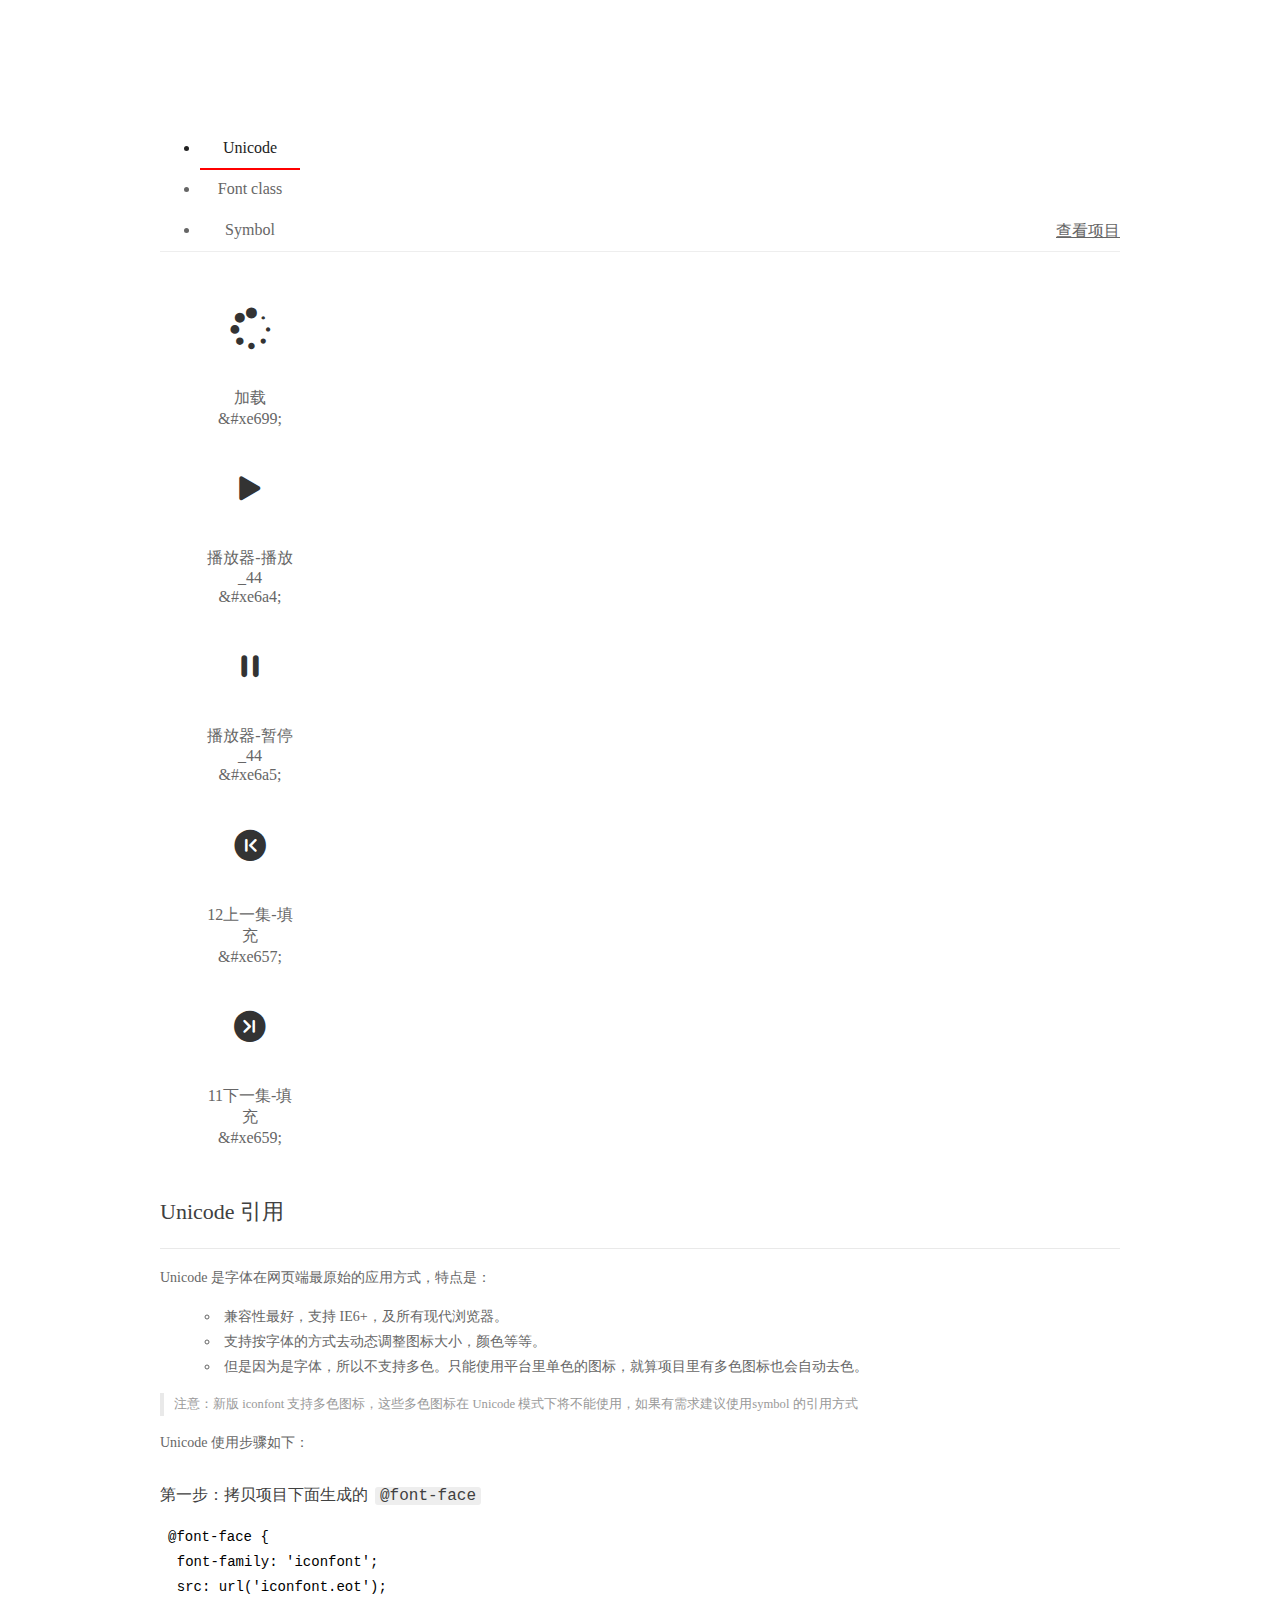
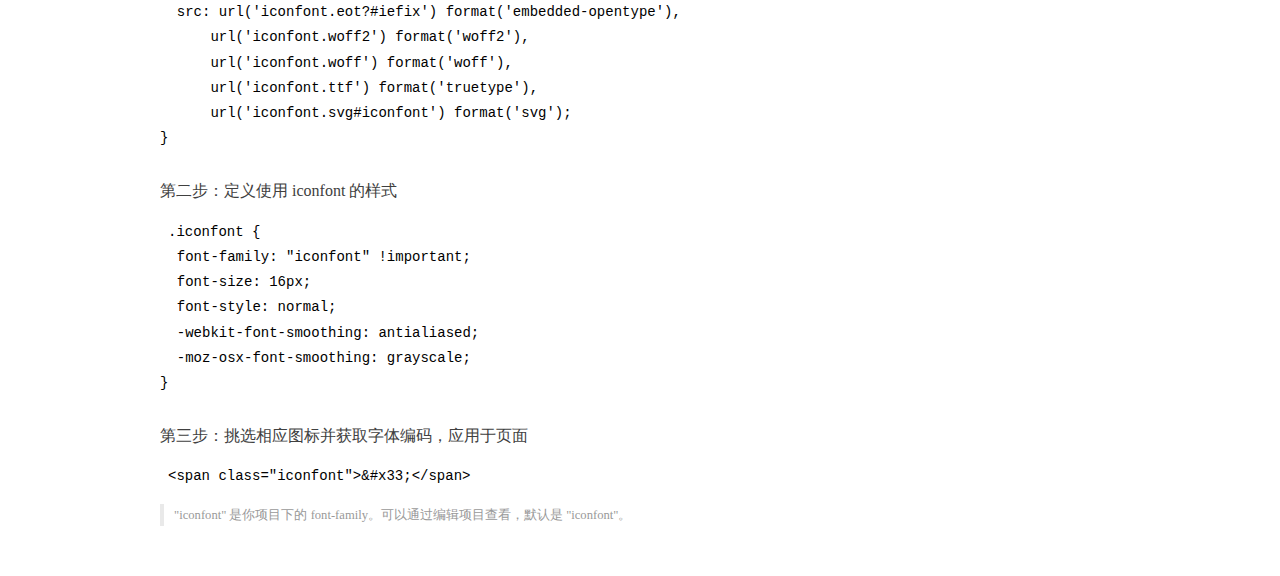
==== font/demo_index.html @ c58fde31 "player" ====
<!DOCTYPE html>
<html>
<head>
  <meta charset="utf-8"/>
  <title>IconFont Demo</title>
  <link rel="shortcut icon" href="https://img.alicdn.com/tps/i4/TB1_oz6GVXXXXaFXpXXJDFnIXXX-64-64.ico" type="image/x-icon"/>
  <link rel="stylesheet" href="https://g.alicdn.com/thx/cube/1.3.2/cube.min.css">
  <link rel="stylesheet" href="demo.css">
  <link rel="stylesheet" href="iconfont.css">
  <script src="iconfont.js"></script>
  <!-- jQuery -->
  <script src="https://a1.alicdn.com/oss/uploads/2018/12/26/7bfddb60-08e8-11e9-9b04-53e73bb6408b.js"></script>
  <!-- 代码高亮 -->
  <script src="https://a1.alicdn.com/oss/uploads/2018/12/26/a3f714d0-08e6-11e9-8a15-ebf944d7534c.js"></script>
</head>
<body>
  <div class="main">
    <h1 class="logo"><a href="https://www.iconfont.cn/" title="iconfont 首页" target="_blank">&#xe86b;</a></h1>
    <div class="nav-tabs">
      <ul id="tabs" class="dib-box">
        <li class="dib active"><span>Unicode</span></li>
        <li class="dib"><span>Font class</span></li>
        <li class="dib"><span>Symbol</span></li>
      </ul>
      
      <a href="https://www.iconfont.cn/manage/index?manage_type=myprojects&projectId=1988587" target="_blank" class="nav-more">查看项目</a>
      
    </div>
    <div class="tab-container">
      <div class="content unicode" style="display: block;">
          <ul class="icon_lists dib-box">
          
            <li class="dib">
              <span class="icon iconfont">&#xe699;</span>
                <div class="name">加载</div>
                <div class="code-name">&amp;#xe699;</div>
              </li>
          
            <li class="dib">
              <span class="icon iconfont">&#xe6a4;</span>
                <div class="name">播放器-播放_44</div>
                <div class="code-name">&amp;#xe6a4;</div>
              </li>
          
            <li class="dib">
              <span class="icon iconfont">&#xe6a5;</span>
                <div class="name">播放器-暂停_44</div>
                <div class="code-name">&amp;#xe6a5;</div>
              </li>
          
            <li class="dib">
              <span class="icon iconfont">&#xe657;</span>
                <div class="name">12上一集-填充</div>
                <div class="code-name">&amp;#xe657;</div>
              </li>
          
            <li class="dib">
              <span class="icon iconfont">&#xe659;</span>
                <div class="name">11下一集-填充</div>
                <div class="code-name">&amp;#xe659;</div>
              </li>
          
          </ul>
          <div class="article markdown">
          <h2 id="unicode-">Unicode 引用</h2>
          <hr>

          <p>Unicode 是字体在网页端最原始的应用方式，特点是：</p>
          <ul>
            <li>兼容性最好，支持 IE6+，及所有现代浏览器。</li>
            <li>支持按字体的方式去动态调整图标大小，颜色等等。</li>
            <li>但是因为是字体，所以不支持多色。只能使用平台里单色的图标，就算项目里有多色图标也会自动去色。</li>
          </ul>
          <blockquote>
            <p>注意：新版 iconfont 支持多色图标，这些多色图标在 Unicode 模式下将不能使用，如果有需求建议使用symbol 的引用方式</p>
          </blockquote>
          <p>Unicode 使用步骤如下：</p>
          <h3 id="-font-face">第一步：拷贝项目下面生成的 <code>@font-face</code></h3>
<pre><code class="language-css"
>@font-face {
  font-family: 'iconfont';
  src: url('iconfont.eot');
  src: url('iconfont.eot?#iefix') format('embedded-opentype'),
      url('iconfont.woff2') format('woff2'),
      url('iconfont.woff') format('woff'),
      url('iconfont.ttf') format('truetype'),
      url('iconfont.svg#iconfont') format('svg');
}
</code></pre>
          <h3 id="-iconfont-">第二步：定义使用 iconfont 的样式</h3>
<pre><code class="language-css"
>.iconfont {
  font-family: "iconfont" !important;
  font-size: 16px;
  font-style: normal;
  -webkit-font-smoothing: antialiased;
  -moz-osx-font-smoothing: grayscale;
}
</code></pre>
          <h3 id="-">第三步：挑选相应图标并获取字体编码，应用于页面</h3>
<pre>
<code class="language-html"
>&lt;span class="iconfont"&gt;&amp;#x33;&lt;/span&gt;
</code></pre>
          <blockquote>
            <p>"iconfont" 是你项目下的 font-family。可以通过编辑项目查看，默认是 "iconfont"。</p>
          </blockquote>
          </div>
      </div>
      <div class="content font-class">
        <ul class="icon_lists dib-box">
          
          <li class="dib">
            <span class="icon iconfont icon-loading"></span>
            <div class="name">
              加载
            </div>
            <div class="code-name">.icon-loading
            </div>
          </li>
          
          <li class="dib">
            <span class="icon iconfont icon-play"></span>
            <div class="name">
              播放器-播放_44
            </div>
            <div class="code-name">.icon-play
            </div>
          </li>
          
          <li class="dib">
            <span class="icon iconfont icon-stop"></span>
            <div class="name">
              播放器-暂停_44
            </div>
            <div class="code-name">.icon-stop
            </div>
          </li>
          
          <li class="dib">
            <span class="icon iconfont icon-prev"></span>
            <div class="name">
              12上一集-填充
            </div>
            <div class="code-name">.icon-prev
            </div>
          </li>
          
          <li class="dib">
            <span class="icon iconfont icon-next"></span>
            <div class="name">
              11下一集-填充
            </div>
            <div class="code-name">.icon-next
            </div>
          </li>
          
        </ul>
        <div class="article markdown">
        <h2 id="font-class-">font-class 引用</h2>
        <hr>

        <p>font-class 是 Unicode 使用方式的一种变种，主要是解决 Unicode 书写不直观，语意不明确的问题。</p>
        <p>与 Unicode 使用方式相比，具有如下特点：</p>
        <ul>
          <li>兼容性良好，支持 IE8+，及所有现代浏览器。</li>
          <li>相比于 Unicode 语意明确，书写更直观。可以很容易分辨这个 icon 是什么。</li>
          <li>因为使用 class 来定义图标，所以当要替换图标时，只需要修改 class 里面的 Unicode 引用。</li>
          <li>不过因为本质上还是使用的字体，所以多色图标还是不支持的。</li>
        </ul>
        <p>使用步骤如下：</p>
        <h3 id="-fontclass-">第一步：引入项目下面生成的 fontclass 代码：</h3>
<pre><code class="language-html">&lt;link rel="stylesheet" href="./iconfont.css"&gt;
</code></pre>
        <h3 id="-">第二步：挑选相应图标并获取类名，应用于页面：</h3>
<pre><code class="language-html">&lt;span class="iconfont icon-xxx"&gt;&lt;/span&gt;
</code></pre>
        <blockquote>
          <p>"
            iconfont" 是你项目下的 font-family。可以通过编辑项目查看，默认是 "iconfont"。</p>
        </blockquote>
      </div>
      </div>
      <div class="content symbol">
          <ul class="icon_lists dib-box">
          
            <li class="dib">
                <svg class="icon svg-icon" aria-hidden="true">
                  <use xlink:href="#icon-loading"></use>
                </svg>
                <div class="name">加载</div>
                <div class="code-name">#icon-loading</div>
            </li>
          
            <li class="dib">
                <svg class="icon svg-icon" aria-hidden="true">
                  <use xlink:href="#icon-play"></use>
                </svg>
                <div class="name">播放器-播放_44</div>
                <div class="code-name">#icon-play</div>
            </li>
          
            <li class="dib">
                <svg class="icon svg-icon" aria-hidden="true">
                  <use xlink:href="#icon-stop"></use>
                </svg>
                <div class="name">播放器-暂停_44</div>
                <div class="code-name">#icon-stop</div>
            </li>
          
            <li class="dib">
                <svg class="icon svg-icon" aria-hidden="true">
                  <use xlink:href="#icon-prev"></use>
                </svg>
                <div class="name">12上一集-填充</div>
                <div class="code-name">#icon-prev</div>
            </li>
          
            <li class="dib">
                <svg class="icon svg-icon" aria-hidden="true">
                  <use xlink:href="#icon-next"></use>
                </svg>
                <div class="name">11下一集-填充</div>
                <div class="code-name">#icon-next</div>
            </li>
          
          </ul>
          <div class="article markdown">
          <h2 id="symbol-">Symbol 引用</h2>
          <hr>

          <p>这是一种全新的使用方式，应该说这才是未来的主流，也是平台目前推荐的用法。相关介绍可以参考这篇<a href="">文章</a>
            这种用法其实是做了一个 SVG 的集合，与另外两种相比具有如下特点：</p>
          <ul>
            <li>支持多色图标了，不再受单色限制。</li>
            <li>通过一些技巧，支持像字体那样，通过 <code>font-size</code>, <code>color</code> 来调整样式。</li>
            <li>兼容性较差，支持 IE9+，及现代浏览器。</li>
            <li>浏览器渲染 SVG 的性能一般，还不如 png。</li>
          </ul>
          <p>使用步骤如下：</p>
          <h3 id="-symbol-">第一步：引入项目下面生成的 symbol 代码：</h3>
<pre><code class="language-html">&lt;script src="./iconfont.js"&gt;&lt;/script&gt;
</code></pre>
          <h3 id="-css-">第二步：加入通用 CSS 代码（引入一次就行）：</h3>
<pre><code class="language-html">&lt;style&gt;
.icon {
  width: 1em;
  height: 1em;
  vertical-align: -0.15em;
  fill: currentColor;
  overflow: hidden;
}
&lt;/style&gt;
</code></pre>
          <h3 id="-">第三步：挑选相应图标并获取类名，应用于页面：</h3>
<pre><code class="language-html">&lt;svg class="icon" aria-hidden="true"&gt;
  &lt;use xlink:href="#icon-xxx"&gt;&lt;/use&gt;
&lt;/svg&gt;
</code></pre>
          </div>
      </div>

    </div>
  </div>
  <script>
  $(document).ready(function () {
      $('.tab-container .content:first').show()

      $('#tabs li').click(function (e) {
        var tabContent = $('.tab-container .content')
        var index = $(this).index()

        if ($(this).hasClass('active')) {
          return
        } else {
          $('#tabs li').removeClass('active')
          $(this).addClass('active')

          tabContent.hide().eq(index).fadeIn()
        }
      })
    })
  </script>
</body>
</html>
---- font/demo.css ----
/* Logo 字体 */
@font-face {
  font-family: "iconfont logo";
  src: url('https://at.alicdn.com/t/font_985780_km7mi63cihi.eot?t=1545807318834');
  src: url('https://at.alicdn.com/t/font_985780_km7mi63cihi.eot?t=1545807318834#iefix') format('embedded-opentype'),
    url('https://at.alicdn.com/t/font_985780_km7mi63cihi.woff?t=1545807318834') format('woff'),
    url('https://at.alicdn.com/t/font_985780_km7mi63cihi.ttf?t=1545807318834') format('truetype'),
    url('https://at.alicdn.com/t/font_985780_km7mi63cihi.svg?t=1545807318834#iconfont') format('svg');
}

.logo {
  font-family: "iconfont logo";
  font-size: 160px;
  font-style: normal;
  -webkit-font-smoothing: antialiased;
  -moz-osx-font-smoothing: grayscale;
}

/* tabs */
.nav-tabs {
  position: relative;
}

.nav-tabs .nav-more {
  position: absolute;
  right: 0;
  bottom: 0;
  height: 42px;
  line-height: 42px;
  color: #666;
}

#tabs {
  border-bottom: 1px solid #eee;
}

#tabs li {
  cursor: pointer;
  width: 100px;
  height: 40px;
  line-height: 40px;
  text-align: center;
  font-size: 16px;
  border-bottom: 2px solid transparent;
  position: relative;
  z-index: 1;
  margin-bottom: -1px;
  color: #666;
}


#tabs .active {
  border-bottom-color: #f00;
  color: #222;
}

.tab-container .content {
  display: none;
}

/* 页面布局 */
.main {
  padding: 30px 100px;
  width: 960px;
  margin: 0 auto;
}

.main .logo {
  color: #333;
  text-align: left;
  margin-bottom: 30px;
  line-height: 1;
  height: 110px;
  margin-top: -50px;
  overflow: hidden;
  *zoom: 1;
}

.main .logo a {
  font-size: 160px;
  color: #333;
}

.helps {
  margin-top: 40px;
}

.helps pre {
  padding: 20px;
  margin: 10px 0;
  border: solid 1px #e7e1cd;
  background-color: #fffdef;
  overflow: auto;
}

.icon_lists {
  width: 100% !important;
  overflow: hidden;
  *zoom: 1;
}

.icon_lists li {
  width: 100px;
  margin-bottom: 10px;
  margin-right: 20px;
  text-align: center;
  list-style: none !important;
  cursor: default;
}

.icon_lists li .code-name {
  line-height: 1.2;
}

.icon_lists .icon {
  display: block;
  height: 100px;
  line-height: 100px;
  font-size: 42px;
  margin: 10px auto;
  color: #333;
  -webkit-transition: font-size 0.25s linear, width 0.25s linear;
  -moz-transition: font-size 0.25s linear, width 0.25s linear;
  transition: font-size 0.25s linear, width 0.25s linear;
}

.icon_lists .icon:hover {
  font-size: 100px;
}

.icon_lists .svg-icon {
  /* 通过设置 font-size 来改变图标大小 */
  width: 1em;
  /* 图标和文字相邻时，垂直对齐 */
  vertical-align: -0.15em;
  /* 通过设置 color 来改变 SVG 的颜色/fill */
  fill: currentColor;
  /* path 和 stroke 溢出 viewBox 部分在 IE 下会显示
      normalize.css 中也包含这行 */
  overflow: hidden;
}

.icon_lists li .name,
.icon_lists li .code-name {
  color: #666;
}

/* markdown 样式 */
.markdown {
  color: #666;
  font-size: 14px;
  line-height: 1.8;
}

.highlight {
  line-height: 1.5;
}

.markdown img {
  vertical-align: middle;
  max-width: 100%;
}

.markdown h1 {
  color: #404040;
  font-weight: 500;
  line-height: 40px;
  margin-bottom: 24px;
}

.markdown h2,
.markdown h3,
.markdown h4,
.markdown h5,
.markdown h6 {
  color: #404040;
  margin: 1.6em 0 0.6em 0;
  font-weight: 500;
  clear: both;
}

.markdown h1 {
  font-size: 28px;
}

.markdown h2 {
  font-size: 22px;
}

.markdown h3 {
  font-size: 16px;
}

.markdown h4 {
  font-size: 14px;
}

.markdown h5 {
  font-size: 12px;
}

.markdown h6 {
  font-size: 12px;
}

.markdown hr {
  height: 1px;
  border: 0;
  background: #e9e9e9;
  margin: 16px 0;
  clear: both;
}

.markdown p {
  margin: 1em 0;
}

.markdown>p,
.markdown>blockquote,
.markdown>.highlight,
.markdown>ol,
.markdown>ul {
  width: 80%;
}

.markdown ul>li {
  list-style: circle;
}

.markdown>ul li,
.markdown blockquote ul>li {
  margin-left: 20px;
  padding-left: 4px;
}

.markdown>ul li p,
.markdown>ol li p {
  margin: 0.6em 0;
}

.markdown ol>li {
  list-style: decimal;
}

.markdown>ol li,
.markdown blockquote ol>li {
  margin-left: 20px;
  padding-left: 4px;
}

.markdown code {
  margin: 0 3px;
  padding: 0 5px;
  background: #eee;
  border-radius: 3px;
}

.markdown strong,
.markdown b {
  font-weight: 600;
}

.markdown>table {
  border-collapse: collapse;
  border-spacing: 0px;
  empty-cells: show;
  border: 1px solid #e9e9e9;
  width: 95%;
  margin-bottom: 24px;
}

.markdown>table th {
  white-space: nowrap;
  color: #333;
  font-weight: 600;
}

.markdown>table th,
.markdown>table td {
  border: 1px solid #e9e9e9;
  padding: 8px 16px;
  text-align: left;
}

.markdown>table th {
  background: #F7F7F7;
}

.markdown blockquote {
  font-size: 90%;
  color: #999;
  border-left: 4px solid #e9e9e9;
  padding-left: 0.8em;
  margin: 1em 0;
}

.markdown blockquote p {
  margin: 0;
}

.markdown .anchor {
  opacity: 0;
  transition: opacity 0.3s ease;
  margin-left: 8px;
}

.markdown .waiting {
  color: #ccc;
}

.markdown h1:hover .anchor,
.markdown h2:hover .anchor,
.markdown h3:hover .anchor,
.markdown h4:hover .anchor,
.markdown h5:hover .anchor,
.markdown h6:hover .anchor {
  opacity: 1;
  display: inline-block;
}

.markdown>br,
.markdown>p>br {
  clear: both;
}


.hljs {
  display: block;
  background: white;
  padding: 0.5em;
  color: #333333;
  overflow-x: auto;
}

.hljs-comment,
.hljs-meta {
  color: #969896;
}

.hljs-string,
.hljs-variable,
.hljs-template-variable,
.hljs-strong,
.hljs-emphasis,
.hljs-quote {
  color: #df5000;
}

.hljs-keyword,
.hljs-selector-tag,
.hljs-type {
  color: #a71d5d;
}

.hljs-literal,
.hljs-symbol,
.hljs-bullet,
.hljs-attribute {
  color: #0086b3;
}

.hljs-section,
.hljs-name {
  color: #63a35c;
}

.hljs-tag {
  color: #333333;
}

.hljs-title,
.hljs-attr,
.hljs-selector-id,
.hljs-selector-class,
.hljs-selector-attr,
.hljs-selector-pseudo {
  color: #795da3;
}

.hljs-addition {
  color: #55a532;
  background-color: #eaffea;
}

.hljs-deletion {
  color: #bd2c00;
  background-color: #ffecec;
}

.hljs-link {
  text-decoration: underline;
}

/* 代码高亮 */
/* PrismJS 1.15.0
https://prismjs.com/download.html#themes=prism&languages=markup+css+clike+javascript */
/**
 * prism.js default theme for JavaScript, CSS and HTML
 * Based on dabblet (http://dabblet.com)
 * @author Lea Verou
 */
code[class*="language-"],
pre[class*="language-"] {
  color: black;
  background: none;
  text-shadow: 0 1px white;
  font-family: Consolas, Monaco, 'Andale Mono', 'Ubuntu Mono', monospace;
  text-align: left;
  white-space: pre;
  word-spacing: normal;
  word-break: normal;
  word-wrap: normal;
  line-height: 1.5;

  -moz-tab-size: 4;
  -o-tab-size: 4;
  tab-size: 4;

  -webkit-hyphens: none;
  -moz-hyphens: none;
  -ms-hyphens: none;
  hyphens: none;
}

pre[class*="language-"]::-moz-selection,
pre[class*="language-"] ::-moz-selection,
code[class*="language-"]::-moz-selection,
code[class*="language-"] ::-moz-selection {
  text-shadow: none;
  background: #b3d4fc;
}

pre[class*="language-"]::selection,
pre[class*="language-"] ::selection,
code[class*="language-"]::selection,
code[class*="language-"] ::selection {
  text-shadow: none;
  background: #b3d4fc;
}

@media print {

  code[class*="language-"],
  pre[class*="language-"] {
    text-shadow: none;
  }
}

/* Code blocks */
pre[class*="language-"] {
  padding: 1em;
  margin: .5em 0;
  overflow: auto;
}

:not(pre)>code[class*="language-"],
pre[class*="language-"] {
  background: #f5f2f0;
}

/* Inline code */
:not(pre)>code[class*="language-"] {
  padding: .1em;
  border-radius: .3em;
  white-space: normal;
}

.token.comment,
.token.prolog,
.token.doctype,
.token.cdata {
  color: slategray;
}

.token.punctuation {
  color: #999;
}

.namespace {
  opacity: .7;
}

.token.property,
.token.tag,
.token.boolean,
.token.number,
.token.constant,
.token.symbol,
.token.deleted {
  color: #905;
}

.token.selector,
.token.attr-name,
.token.string,
.token.char,
.token.builtin,
.token.inserted {
  color: #690;
}

.token.operator,
.token.entity,
.token.url,
.language-css .token.string,
.style .token.string {
  color: #9a6e3a;
  background: hsla(0, 0%, 100%, .5);
}

.token.atrule,
.token.attr-value,
.token.keyword {
  color: #07a;
}

.token.function,
.token.class-name {
  color: #DD4A68;
}

.token.regex,
.token.important,
.token.variable {
  color: #e90;
}

.token.important,
.token.bold {
  font-weight: bold;
}

.token.italic {
  font-style: italic;
}

.token.entity {
  cursor: help;
}
---- font/iconfont.css ----
@font-face {font-family: "iconfont";
  src: url('iconfont.eot?t=1610683123931'); /* IE9 */
  src: url('iconfont.eot?t=1610683123931#iefix') format('embedded-opentype'), /* IE6-IE8 */
  url('[data-uri]') format('woff2'),
  url('iconfont.woff?t=1610683123931') format('woff'),
  url('iconfont.ttf?t=1610683123931') format('truetype'), /* chrome, firefox, opera, Safari, Android, iOS 4.2+ */
  url('iconfont.svg?t=1610683123931#iconfont') format('svg'); /* iOS 4.1- */
}

.iconfont {
  font-family: "iconfont" !important;
  font-size: 16px;
  font-style: normal;
  -webkit-font-smoothing: antialiased;
  -moz-osx-font-smoothing: grayscale;
}

.icon-loading:before {
  content: "\e699";
}

.icon-play:before {
  content: "\e6a4";
}

.icon-stop:before {
  content: "\e6a5";
}

.icon-prev:before {
  content: "\e657";
}

.icon-next:before {
  content: "\e659";
}
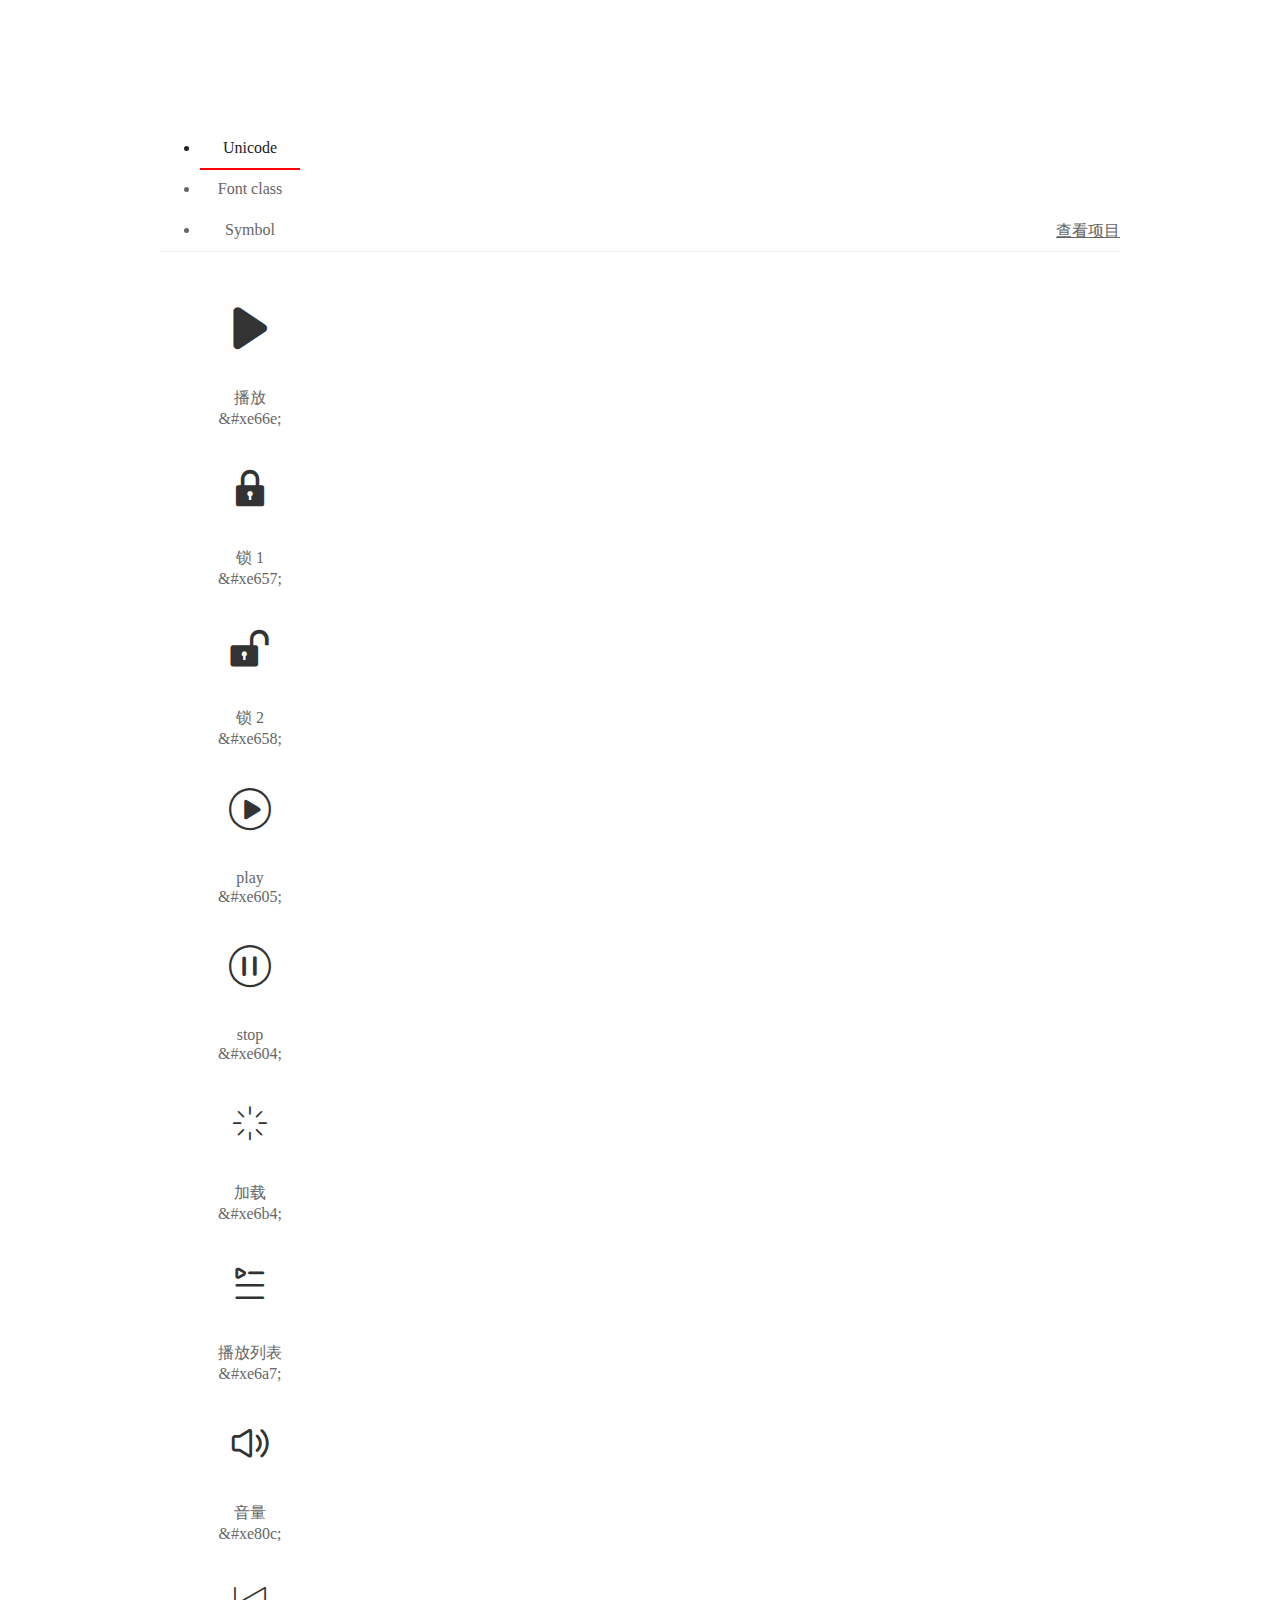
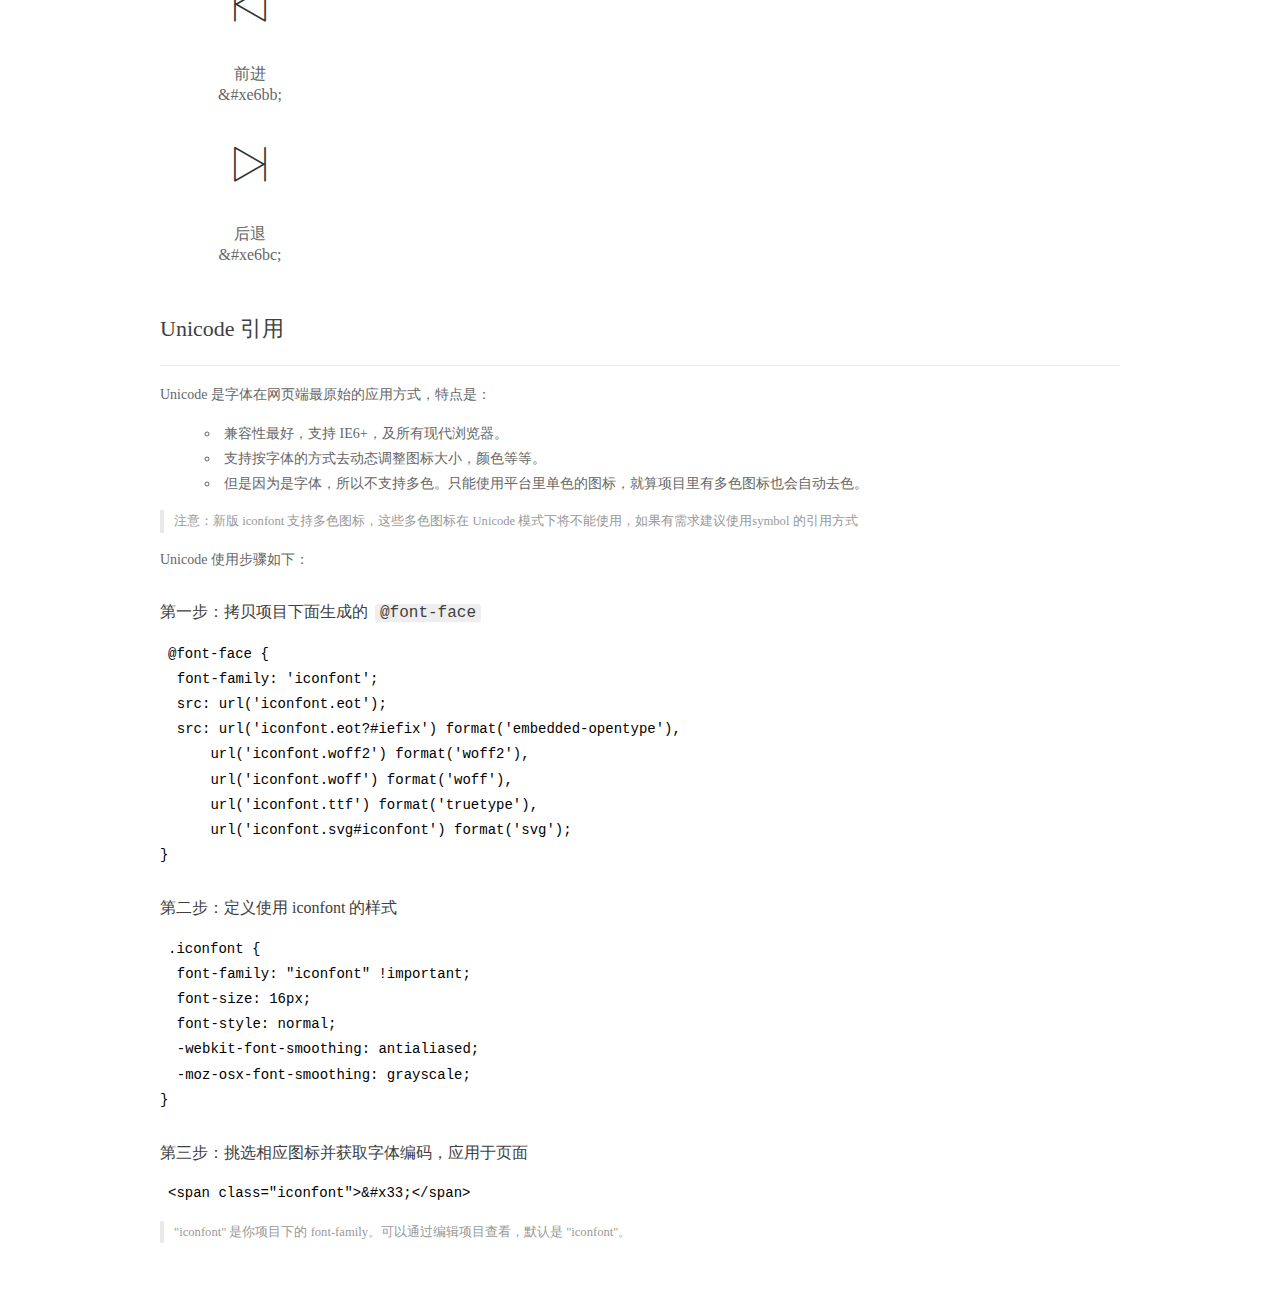
==== commit 989f309d: "music" ====
--- a/font/demo_index.html
+++ b/font/demo_index.html
@@ -31,33 +31,63 @@
           <ul class="icon_lists dib-box">
           
             <li class="dib">
-              <span class="icon iconfont">&#xe699;</span>
+              <span class="icon iconfont">&#xe66e;</span>
+                <div class="name">播放</div>
+                <div class="code-name">&amp;#xe66e;</div>
+              </li>
+          
+            <li class="dib">
+              <span class="icon iconfont">&#xe657;</span>
+                <div class="name">锁 1</div>
+                <div class="code-name">&amp;#xe657;</div>
+              </li>
+          
+            <li class="dib">
+              <span class="icon iconfont">&#xe658;</span>
+                <div class="name">锁 2</div>
+                <div class="code-name">&amp;#xe658;</div>
+              </li>
+          
+            <li class="dib">
+              <span class="icon iconfont">&#xe605;</span>
+                <div class="name">play</div>
+                <div class="code-name">&amp;#xe605;</div>
+              </li>
+          
+            <li class="dib">
+              <span class="icon iconfont">&#xe604;</span>
+                <div class="name">stop</div>
+                <div class="code-name">&amp;#xe604;</div>
+              </li>
+          
+            <li class="dib">
+              <span class="icon iconfont">&#xe6b4;</span>
                 <div class="name">加载</div>
-                <div class="code-name">&amp;#xe699;</div>
-              </li>
-          
-            <li class="dib">
-              <span class="icon iconfont">&#xe6a4;</span>
-                <div class="name">播放器-播放_44</div>
-                <div class="code-name">&amp;#xe6a4;</div>
-              </li>
-          
-            <li class="dib">
-              <span class="icon iconfont">&#xe6a5;</span>
-                <div class="name">播放器-暂停_44</div>
-                <div class="code-name">&amp;#xe6a5;</div>
-              </li>
-          
-            <li class="dib">
-              <span class="icon iconfont">&#xe657;</span>
-                <div class="name">12上一集-填充</div>
-                <div class="code-name">&amp;#xe657;</div>
-              </li>
-          
-            <li class="dib">
-              <span class="icon iconfont">&#xe659;</span>
-                <div class="name">11下一集-填充</div>
-                <div class="code-name">&amp;#xe659;</div>
+                <div class="code-name">&amp;#xe6b4;</div>
+              </li>
+          
+            <li class="dib">
+              <span class="icon iconfont">&#xe6a7;</span>
+                <div class="name">播放列表</div>
+                <div class="code-name">&amp;#xe6a7;</div>
+              </li>
+          
+            <li class="dib">
+              <span class="icon iconfont">&#xe80c;</span>
+                <div class="name">音量</div>
+                <div class="code-name">&amp;#xe80c;</div>
+              </li>
+          
+            <li class="dib">
+              <span class="icon iconfont">&#xe6bb;</span>
+                <div class="name">前进</div>
+                <div class="code-name">&amp;#xe6bb;</div>
+              </li>
+          
+            <li class="dib">
+              <span class="icon iconfont">&#xe6bc;</span>
+                <div class="name">后退</div>
+                <div class="code-name">&amp;#xe6bc;</div>
               </li>
           
           </ul>
@@ -111,6 +141,51 @@
         <ul class="icon_lists dib-box">
           
           <li class="dib">
+            <span class="icon iconfont icon-bofang"></span>
+            <div class="name">
+              播放
+            </div>
+            <div class="code-name">.icon-bofang
+            </div>
+          </li>
+          
+          <li class="dib">
+            <span class="icon iconfont icon-suo"></span>
+            <div class="name">
+              锁 1
+            </div>
+            <div class="code-name">.icon-suo
+            </div>
+          </li>
+          
+          <li class="dib">
+            <span class="icon iconfont icon-kaisuo"></span>
+            <div class="name">
+              锁 2
+            </div>
+            <div class="code-name">.icon-kaisuo
+            </div>
+          </li>
+          
+          <li class="dib">
+            <span class="icon iconfont icon-play"></span>
+            <div class="name">
+              play
+            </div>
+            <div class="code-name">.icon-play
+            </div>
+          </li>
+          
+          <li class="dib">
+            <span class="icon iconfont icon-stop"></span>
+            <div class="name">
+              stop
+            </div>
+            <div class="code-name">.icon-stop
+            </div>
+          </li>
+          
+          <li class="dib">
             <span class="icon iconfont icon-loading"></span>
             <div class="name">
               加载
@@ -120,27 +195,27 @@
           </li>
           
           <li class="dib">
-            <span class="icon iconfont icon-play"></span>
-            <div class="name">
-              播放器-播放_44
-            </div>
-            <div class="code-name">.icon-play
-            </div>
-          </li>
-          
-          <li class="dib">
-            <span class="icon iconfont icon-stop"></span>
-            <div class="name">
-              播放器-暂停_44
-            </div>
-            <div class="code-name">.icon-stop
+            <span class="icon iconfont icon-list"></span>
+            <div class="name">
+              播放列表
+            </div>
+            <div class="code-name">.icon-list
+            </div>
+          </li>
+          
+          <li class="dib">
+            <span class="icon iconfont icon-volume"></span>
+            <div class="name">
+              音量
+            </div>
+            <div class="code-name">.icon-volume
             </div>
           </li>
           
           <li class="dib">
             <span class="icon iconfont icon-prev"></span>
             <div class="name">
-              12上一集-填充
+              前进
             </div>
             <div class="code-name">.icon-prev
             </div>
@@ -149,7 +224,7 @@
           <li class="dib">
             <span class="icon iconfont icon-next"></span>
             <div class="name">
-              11下一集-填充
+              后退
             </div>
             <div class="code-name">.icon-next
             </div>
@@ -186,6 +261,46 @@
           
             <li class="dib">
                 <svg class="icon svg-icon" aria-hidden="true">
+                  <use xlink:href="#icon-bofang"></use>
+                </svg>
+                <div class="name">播放</div>
+                <div class="code-name">#icon-bofang</div>
+            </li>
+          
+            <li class="dib">
+                <svg class="icon svg-icon" aria-hidden="true">
+                  <use xlink:href="#icon-suo"></use>
+                </svg>
+                <div class="name">锁 1</div>
+                <div class="code-name">#icon-suo</div>
+            </li>
+          
+            <li class="dib">
+                <svg class="icon svg-icon" aria-hidden="true">
+                  <use xlink:href="#icon-kaisuo"></use>
+                </svg>
+                <div class="name">锁 2</div>
+                <div class="code-name">#icon-kaisuo</div>
+            </li>
+          
+            <li class="dib">
+                <svg class="icon svg-icon" aria-hidden="true">
+                  <use xlink:href="#icon-play"></use>
+                </svg>
+                <div class="name">play</div>
+                <div class="code-name">#icon-play</div>
+            </li>
+          
+            <li class="dib">
+                <svg class="icon svg-icon" aria-hidden="true">
+                  <use xlink:href="#icon-stop"></use>
+                </svg>
+                <div class="name">stop</div>
+                <div class="code-name">#icon-stop</div>
+            </li>
+          
+            <li class="dib">
+                <svg class="icon svg-icon" aria-hidden="true">
                   <use xlink:href="#icon-loading"></use>
                 </svg>
                 <div class="name">加载</div>
@@ -194,25 +309,25 @@
           
             <li class="dib">
                 <svg class="icon svg-icon" aria-hidden="true">
-                  <use xlink:href="#icon-play"></use>
-                </svg>
-                <div class="name">播放器-播放_44</div>
-                <div class="code-name">#icon-play</div>
-            </li>
-          
-            <li class="dib">
-                <svg class="icon svg-icon" aria-hidden="true">
-                  <use xlink:href="#icon-stop"></use>
-                </svg>
-                <div class="name">播放器-暂停_44</div>
-                <div class="code-name">#icon-stop</div>
+                  <use xlink:href="#icon-list"></use>
+                </svg>
+                <div class="name">播放列表</div>
+                <div class="code-name">#icon-list</div>
+            </li>
+          
+            <li class="dib">
+                <svg class="icon svg-icon" aria-hidden="true">
+                  <use xlink:href="#icon-volume"></use>
+                </svg>
+                <div class="name">音量</div>
+                <div class="code-name">#icon-volume</div>
             </li>
           
             <li class="dib">
                 <svg class="icon svg-icon" aria-hidden="true">
                   <use xlink:href="#icon-prev"></use>
                 </svg>
-                <div class="name">12上一集-填充</div>
+                <div class="name">前进</div>
                 <div class="code-name">#icon-prev</div>
             </li>
           
@@ -220,7 +335,7 @@
                 <svg class="icon svg-icon" aria-hidden="true">
                   <use xlink:href="#icon-next"></use>
                 </svg>
-                <div class="name">11下一集-填充</div>
+                <div class="name">后退</div>
                 <div class="code-name">#icon-next</div>
             </li>
           
--- a/font/iconfont.css
+++ b/font/iconfont.css
@@ -1,10 +1,10 @@
 @font-face {font-family: "iconfont";
-  src: url('iconfont.eot?t=1610683123931'); /* IE9 */
-  src: url('iconfont.eot?t=1610683123931#iefix') format('embedded-opentype'), /* IE6-IE8 */
-  url('[data-uri]') format('woff2'),
-  url('iconfont.woff?t=1610683123931') format('woff'),
-  url('iconfont.ttf?t=1610683123931') format('truetype'), /* chrome, firefox, opera, Safari, Android, iOS 4.2+ */
-  url('iconfont.svg?t=1610683123931#iconfont') format('svg'); /* iOS 4.1- */
+  src: url('iconfont.eot?t=1611544577639'); /* IE9 */
+  src: url('iconfont.eot?t=1611544577639#iefix') format('embedded-opentype'), /* IE6-IE8 */
+  url('[data-uri]') format('woff2'),
+  url('iconfont.woff?t=1611544577639') format('woff'),
+  url('iconfont.ttf?t=1611544577639') format('truetype'), /* chrome, firefox, opera, Safari, Android, iOS 4.2+ */
+  url('iconfont.svg?t=1611544577639#iconfont') format('svg'); /* iOS 4.1- */
 }
 
 .iconfont {
@@ -15,23 +15,43 @@
   -moz-osx-font-smoothing: grayscale;
 }
 
-.icon-loading:before {
-  content: "\e699";
+.icon-bofang:before {
+  content: "\e66e";
+}
+
+.icon-suo:before {
+  content: "\e657";
+}
+
+.icon-kaisuo:before {
+  content: "\e658";
 }
 
 .icon-play:before {
-  content: "\e6a4";
+  content: "\e605";
 }
 
 .icon-stop:before {
-  content: "\e6a5";
+  content: "\e604";
+}
+
+.icon-loading:before {
+  content: "\e6b4";
+}
+
+.icon-list:before {
+  content: "\e6a7";
+}
+
+.icon-volume:before {
+  content: "\e80c";
 }
 
 .icon-prev:before {
-  content: "\e657";
+  content: "\e6bb";
 }
 
 .icon-next:before {
-  content: "\e659";
+  content: "\e6bc";
 }
 
